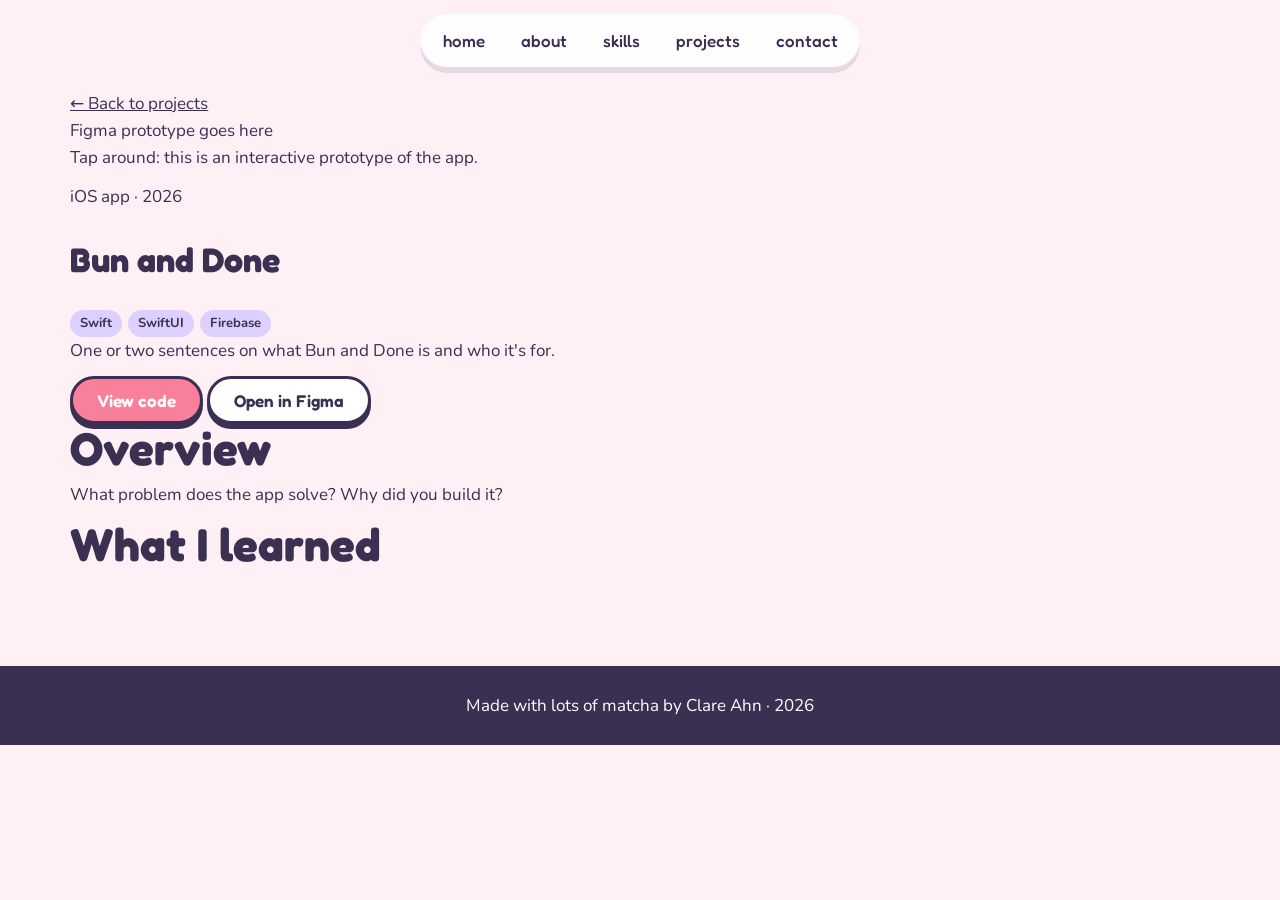
==== projects/bun-and-done.html @ dffa68c1 "feat: add bun and done page with base css" ====
<!DOCTYPE html>
<html lang="en">
<head>
  <meta charset="utf-8">
  <meta name="viewport" content="width=device-width, initial-scale=1">
  <title>Bun and Done · Clare Ahn</title>
  <meta name="description" content="iOS app project for Bun and Done, built with Swift, SwiftUI, and Firebase.">
  <link rel="preconnect" href="https://fonts.googleapis.com">
  <link rel="preconnect" href="https://fonts.gstatic.com" crossorigin>
  <link href="https://fonts.googleapis.com/css2?family=Fredoka:wght@400;500;600;700&family=Nunito:wght@400;600;700&display=swap" rel="stylesheet">
  <link rel="stylesheet" href="../css/main.css">
</head>
<body>

  <!-- nav bar -->
  <nav class="nav" aria-label="Main">
    <a href="../index.html#home">home</a>
    <a href="../index.html#about">about</a>
    <a href="../index.html#skills">skills</a>
    <a href="../index.html#projects">projects</a>
    <a href="../index.html#contact">contact</a>
  </nav>
  <main class="project-page band">
    <div class="wrap">

      <a class="back-link" href="../index.html#projects">← Back to projects</a>

      <div class="project-layout">

        <!-- LEFT: Figma prototype -->
        <div class="prototype">
          <!-- Replace this placeholder with your Figma embed <iframe> (see 10.4) -->
          <div class="prototype-frame prototype-placeholder">
            Figma prototype goes here
          </div>
          <p class="prototype-hint">Tap around: this is an interactive prototype of the app.</p>
        </div>

        <!-- RIGHT: project info -->
        <div class="project-details">

          <header class="project-header">
            <p class="project-meta">iOS app · 2026</p>
            <h1>Bun and Done</h1>
            <ul class="tags">
              <li>Swift</li>
              <li>SwiftUI</li>
              <li>Firebase</li>
            </ul>
            <p class="project-summary">
              One or two sentences on what Bun and Done is and who it's for.
            </p>
            <div class="project-links">
              <a class="btn main" href="https://github.com/clareahn/Bun-and-Done">View code</a>
              <a class="btn" href="https://www.figma.com/design/rqqr4gwIj2fwmIbJtLSAf0/FIT3178-UI-Design?t=jcFHb45cIMUOV8d6-0">Open in Figma</a>
            </div>
          </header>

          <section class="project-block">
            <h2>Overview</h2>
            <p>What problem does the app solve? Why did you build it?</p>
          </section>

          <section class="project-block">
            <h2>What I learned</h2>
          </section>
          </div>
         </div>
    </div>
  </main>

  <!-- footer -->
  <footer>Made with lots of matcha by Clare Ahn · 2026</footer>
  <script type="module" src="js/main.js"></script>
</body>
</html>
---- css/main.css ----
/* Entry stylesheet */
@import url("base.css");
@import url('nav.css');
@import url('buttons.css');
@import url('title.css');
@import url('skills.css');
@import url('projects.css');

/* temp section colours: these move into each section's own file in later steps */
.about    { background: var(--pink2); }
.contact  { background: var(--mint); }
footer    { background: var(--ink); color: #fff; text-align: center; padding: 26px 16px; }
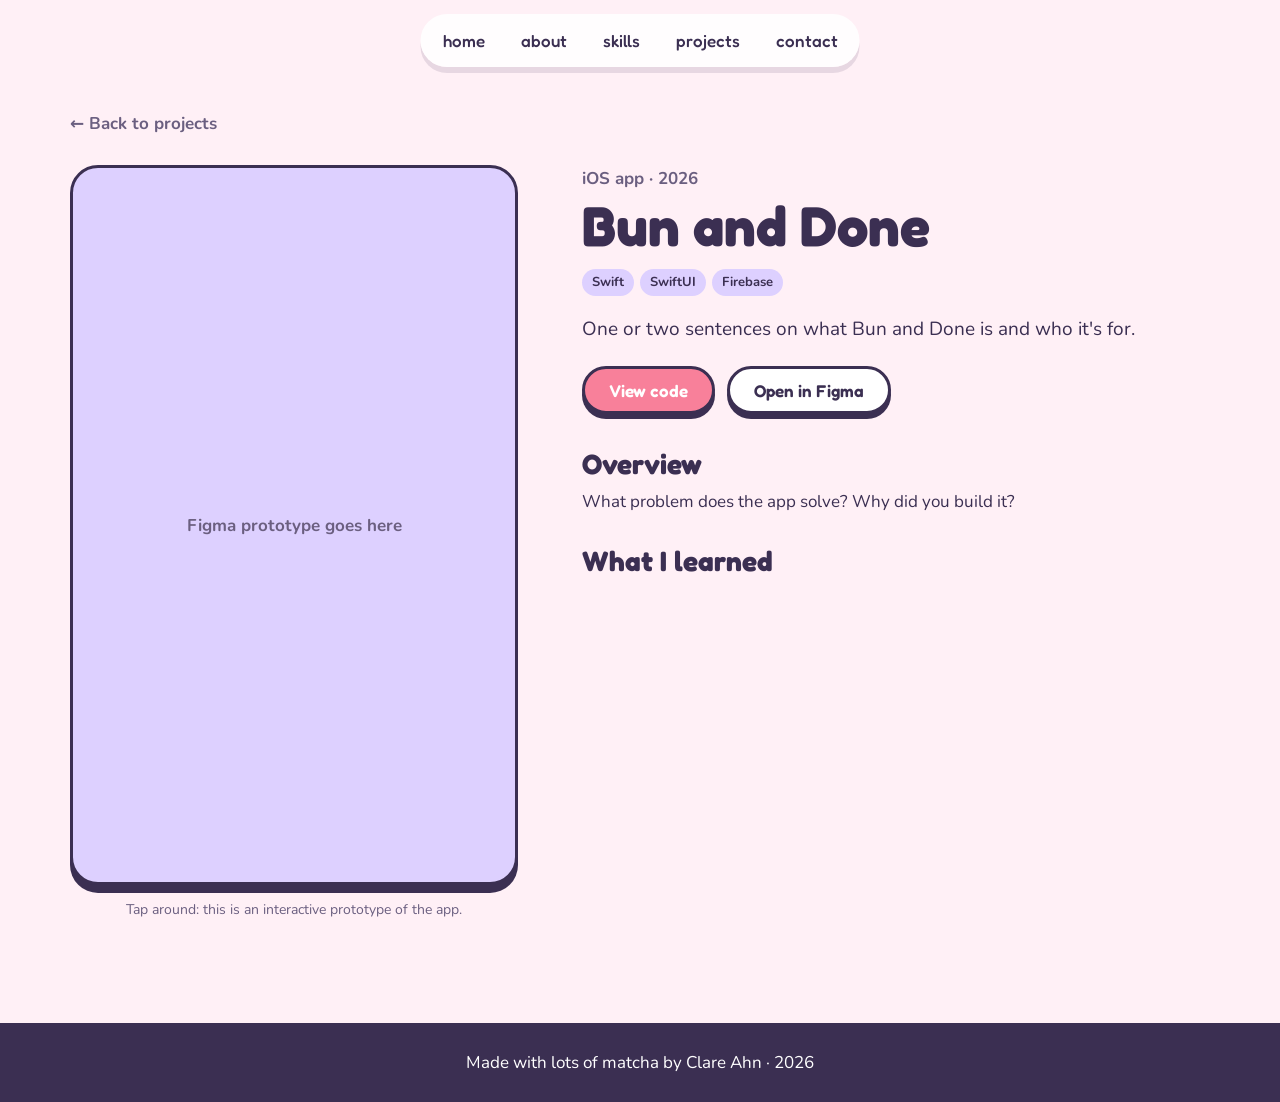
==== commit ba59589b: "feat: add project detail page css for layout" ====
--- a/projects/bun-and-done.html
+++ b/projects/bun-and-done.html
@@ -71,6 +71,6 @@
 
   <!-- footer -->
   <footer>Made with lots of matcha by Clare Ahn · 2026</footer>
-  <script type="module" src="js/main.js"></script>
+  <script type="module" src="../js/main.js"></script>
 </body>
 </html>
--- a/css/main.css
+++ b/css/main.css
@@ -5,6 +5,7 @@
 @import url('title.css');
 @import url('skills.css');
 @import url('projects.css');
+@import url('project-page.css');
 
 /* temp section colours: these move into each section's own file in later steps */
 .about    { background: var(--pink2); }
